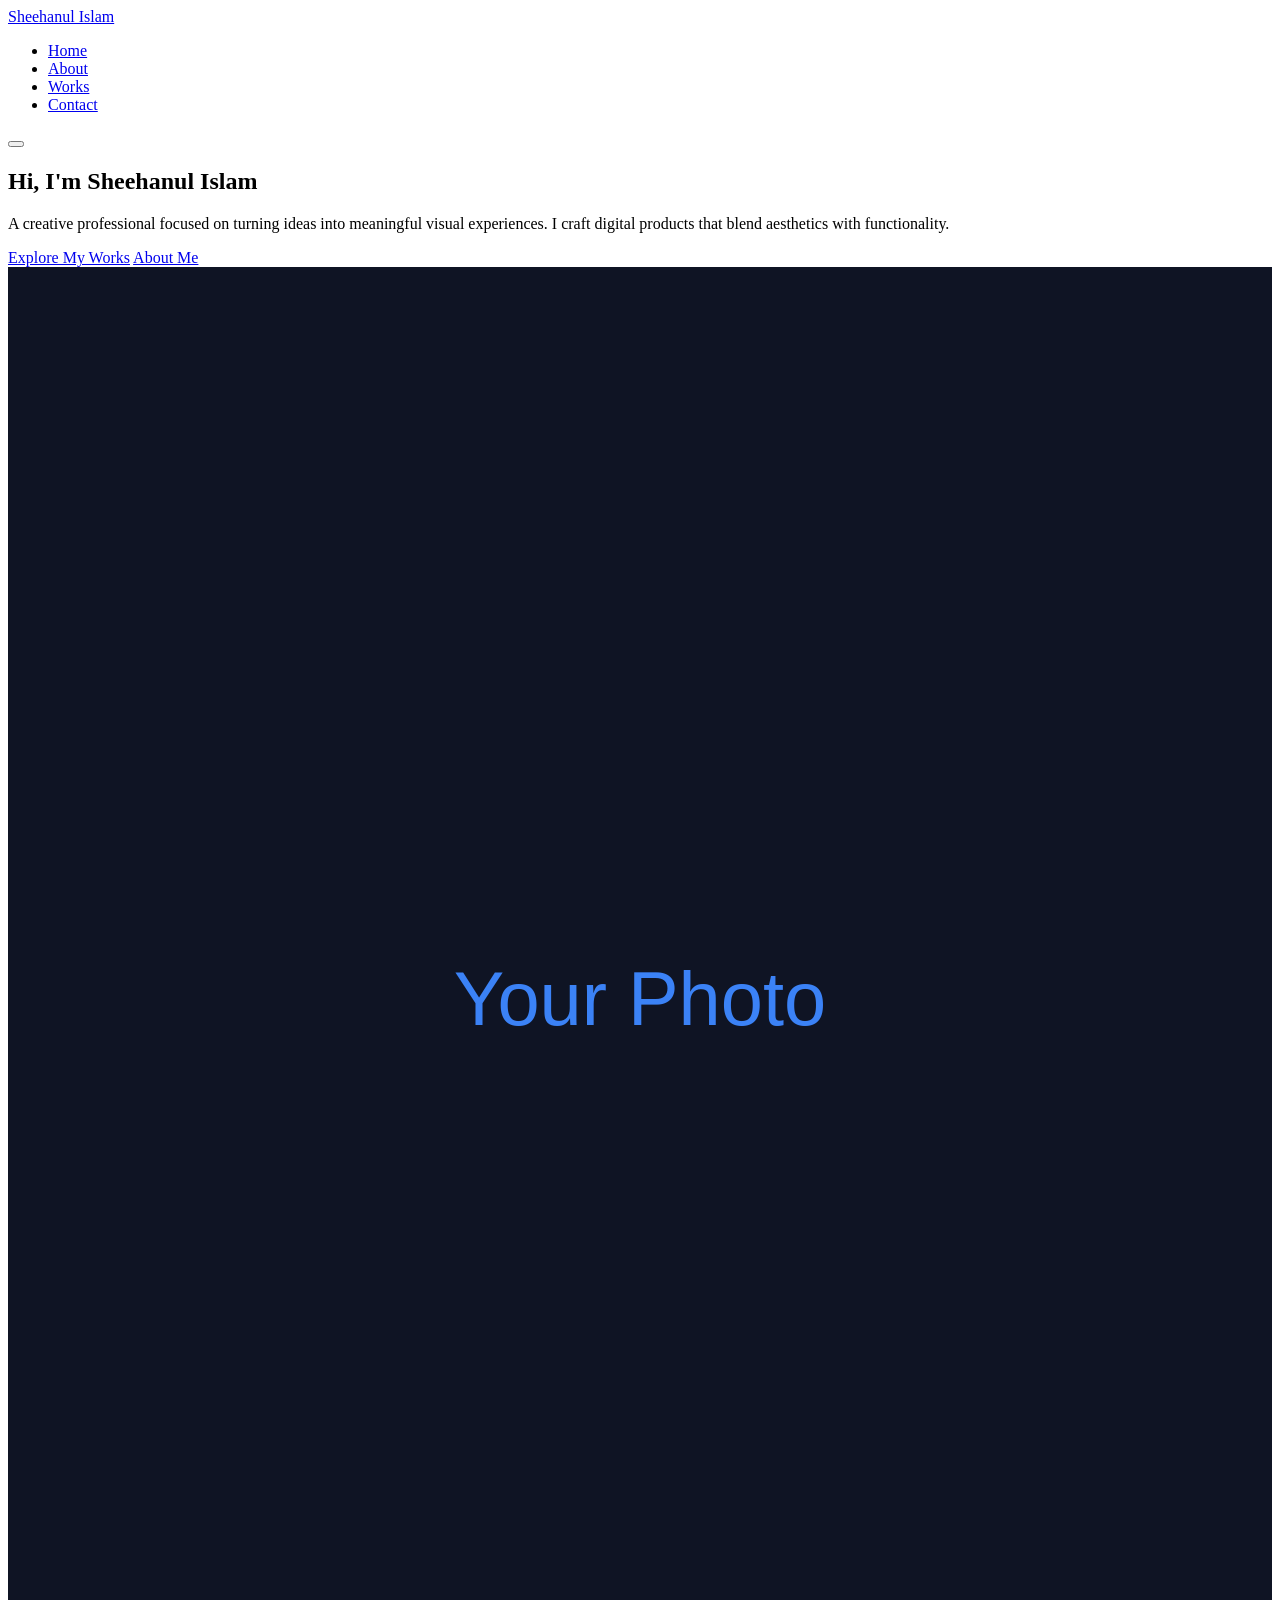
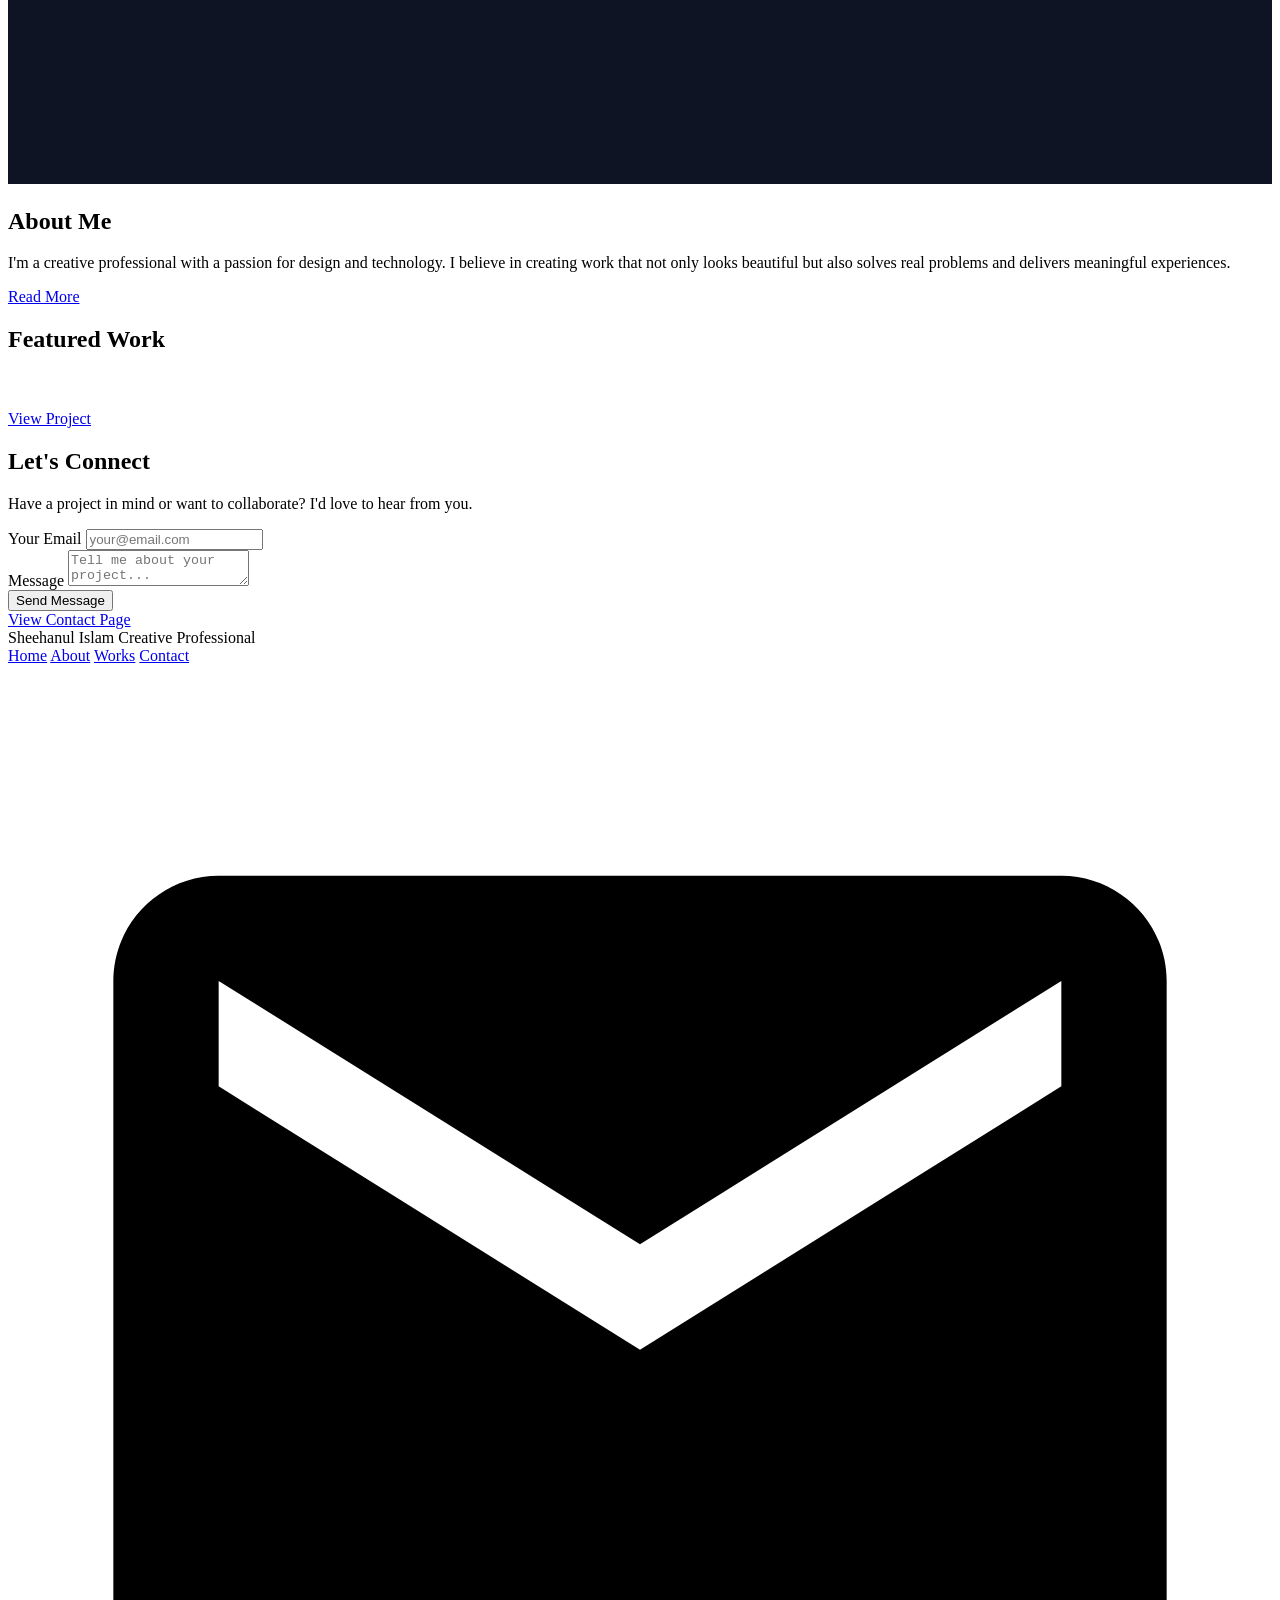
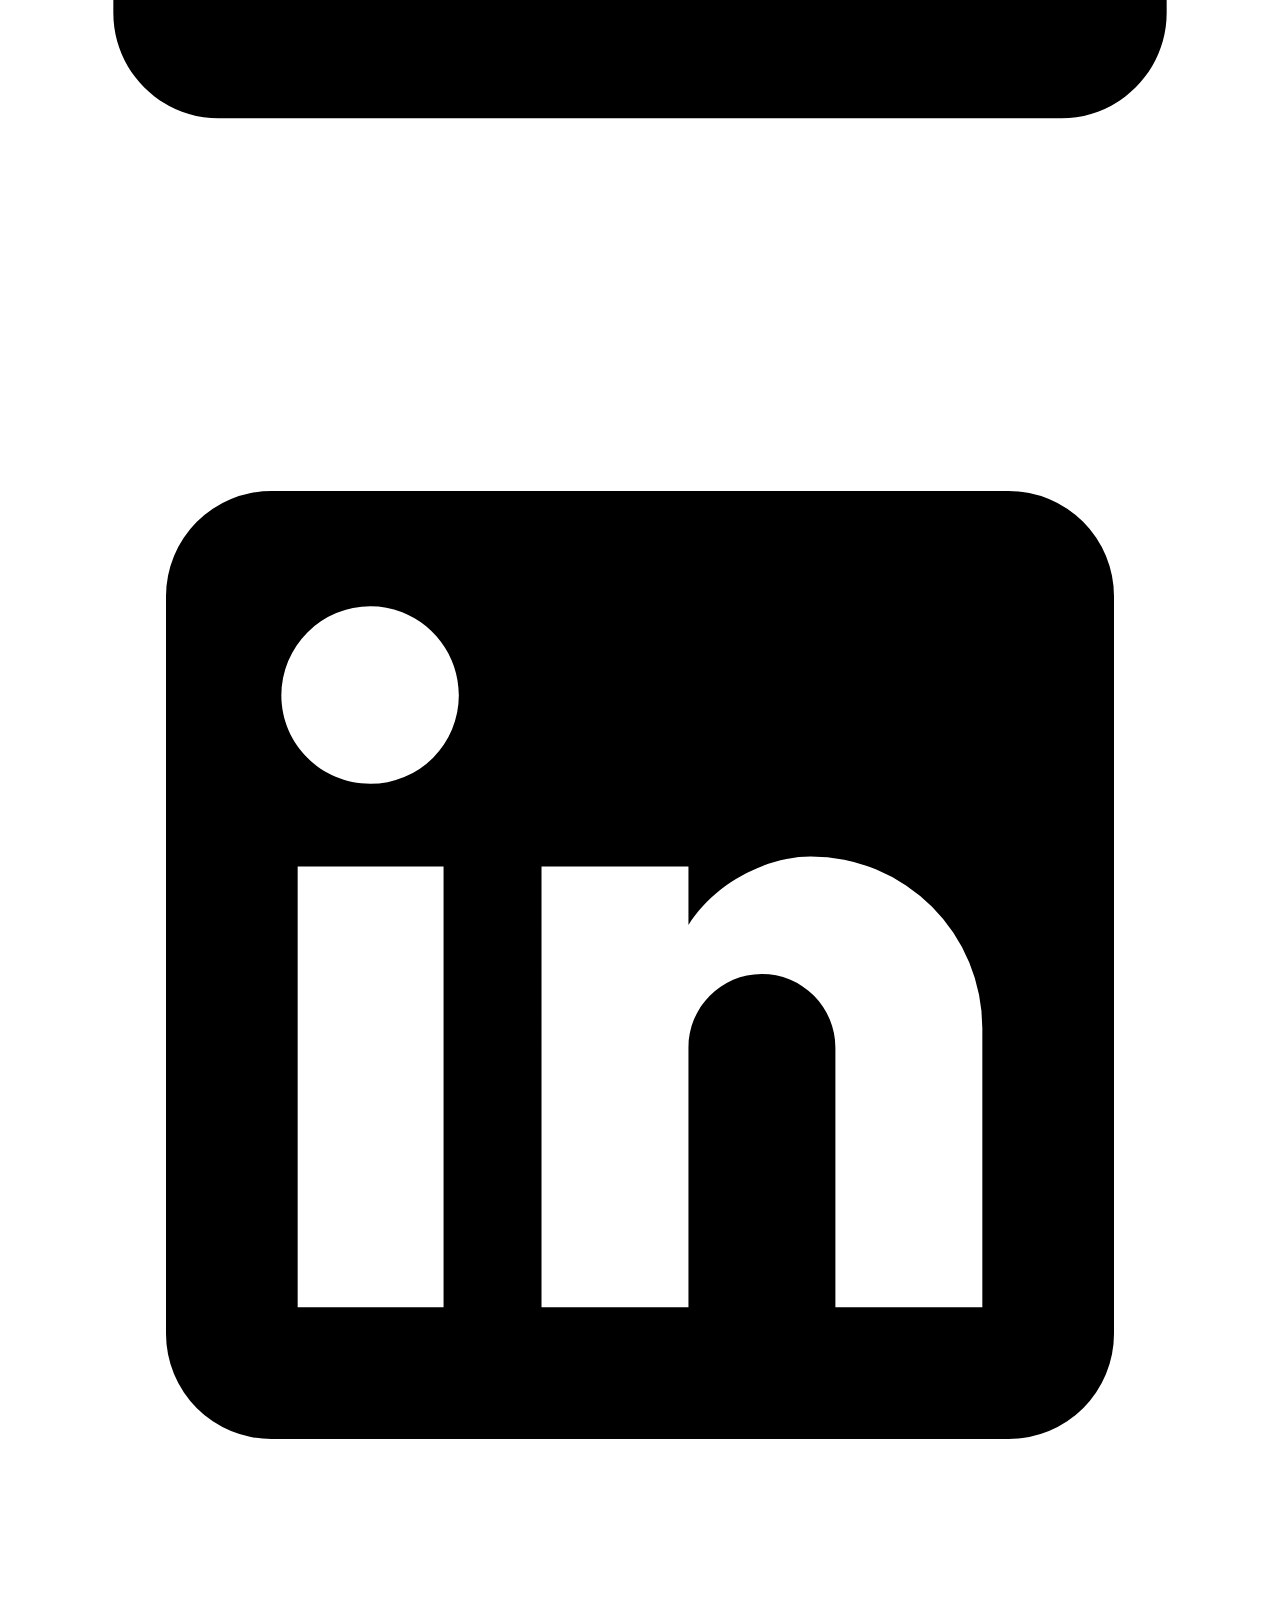
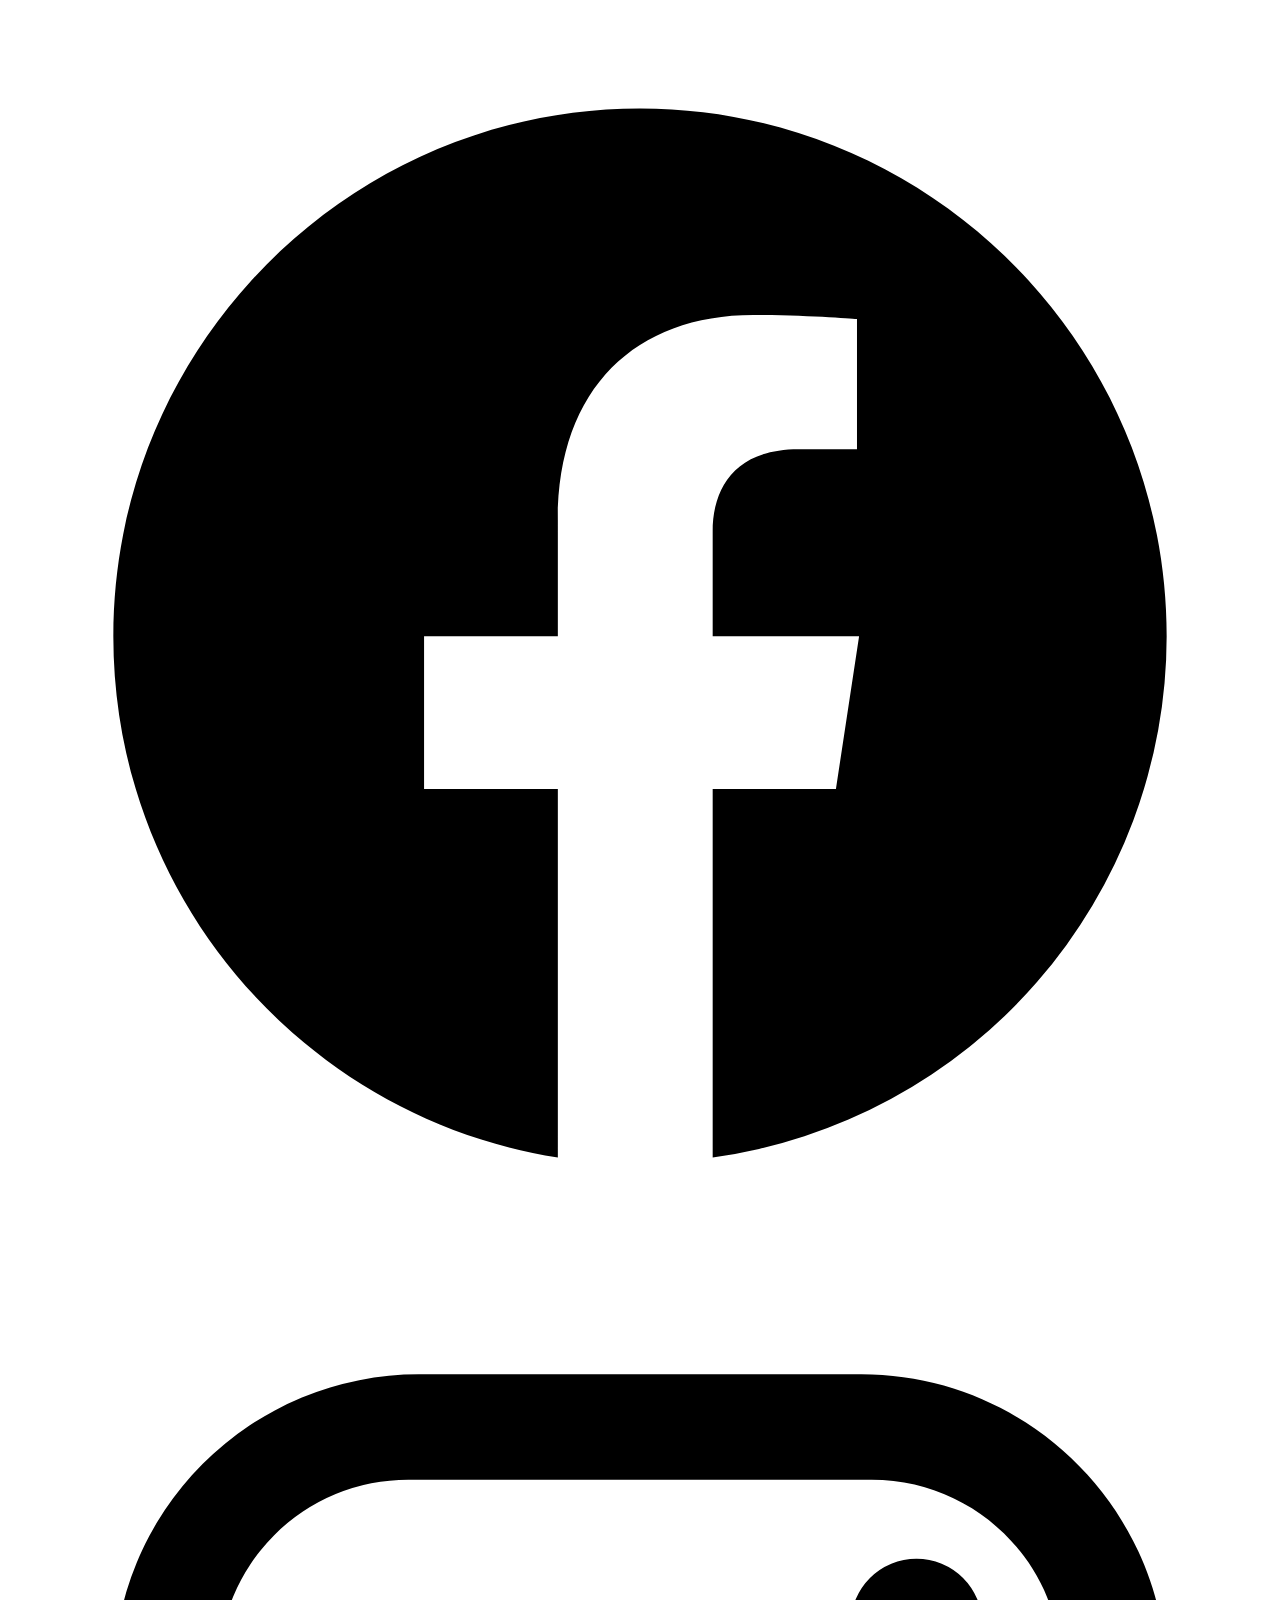
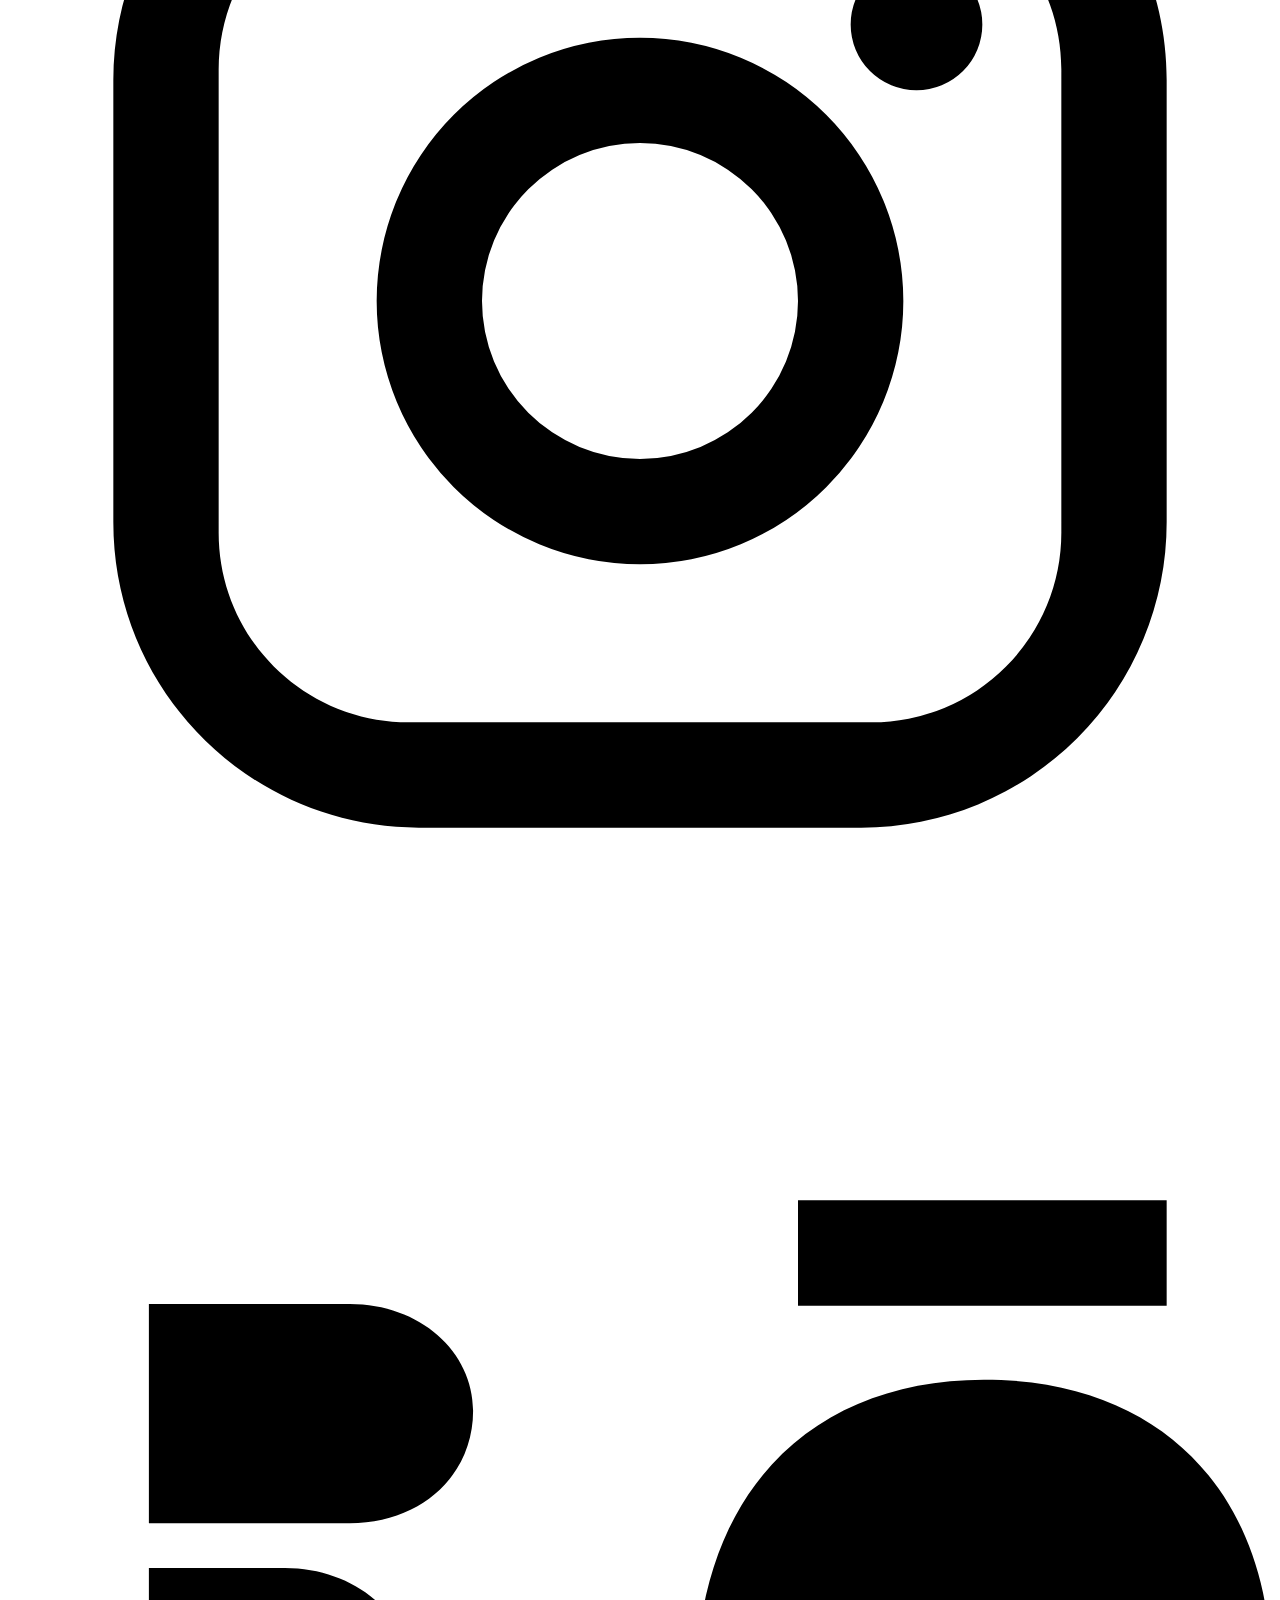
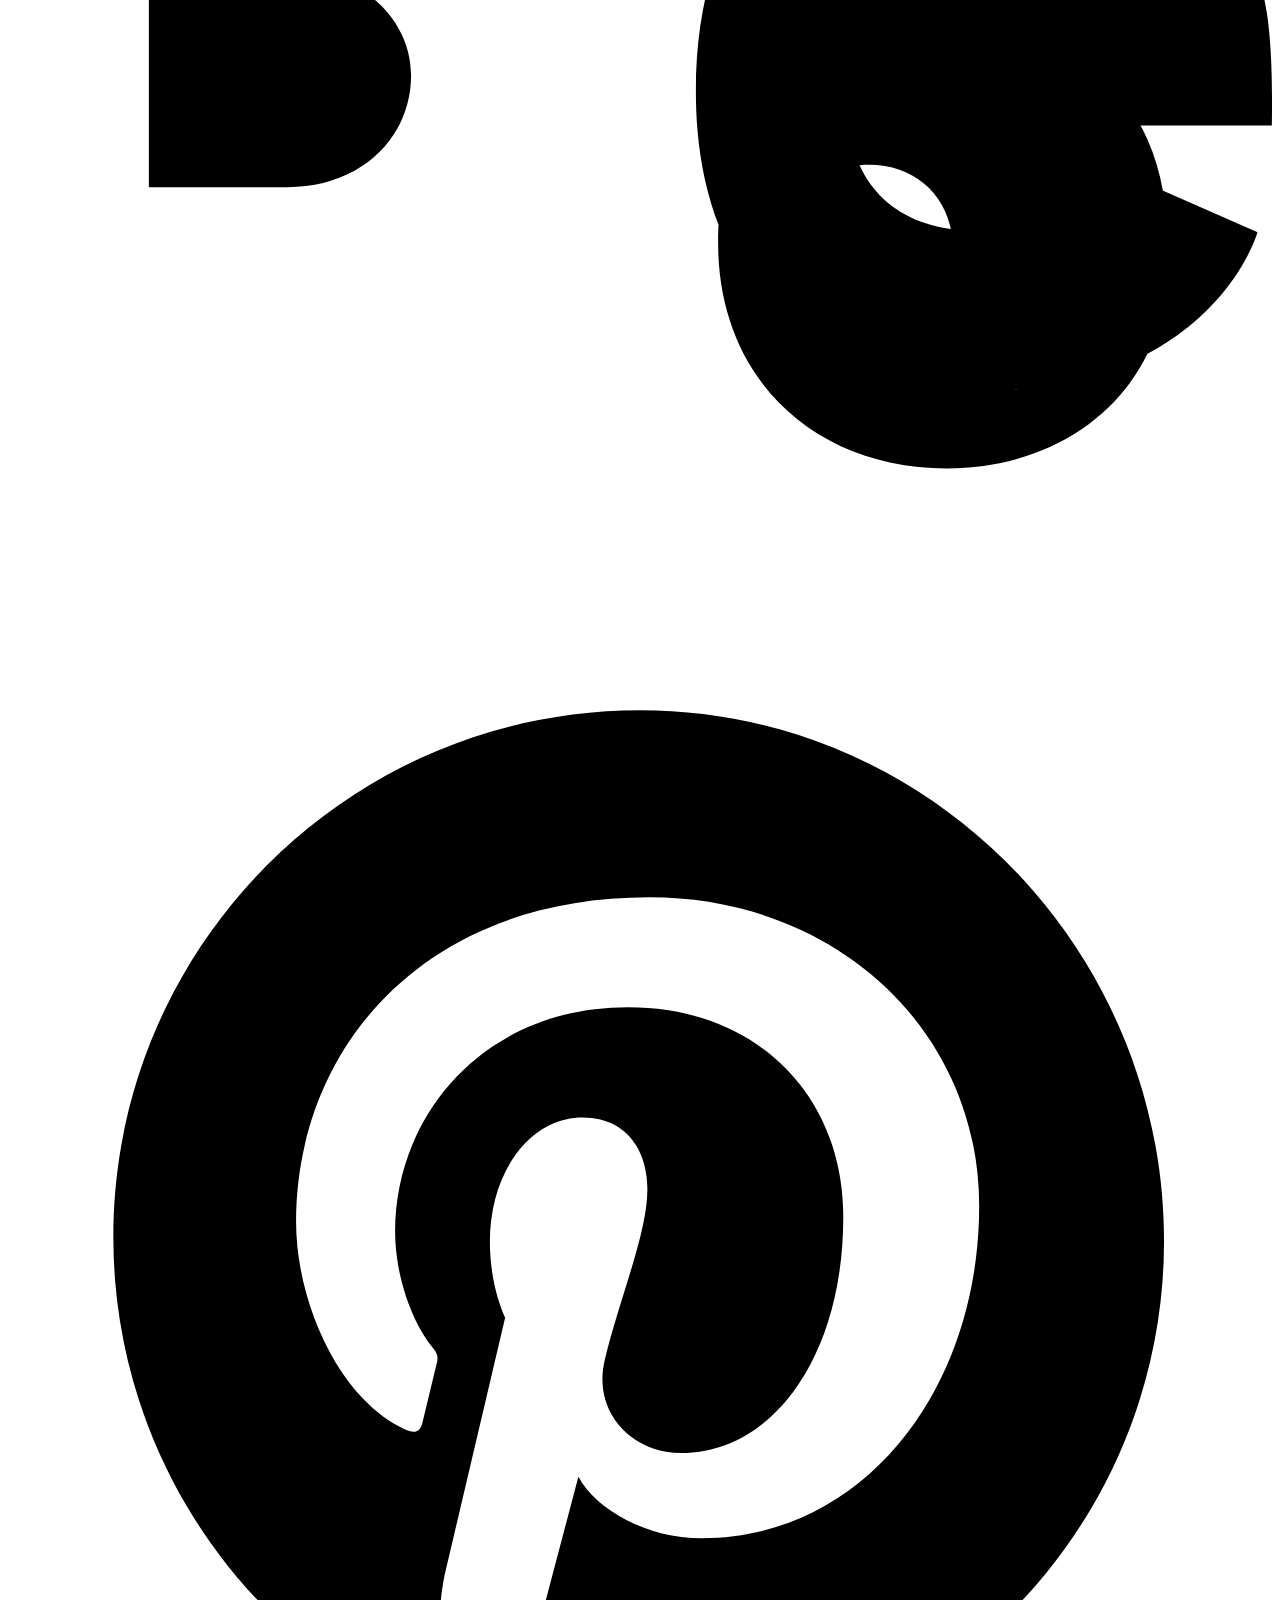
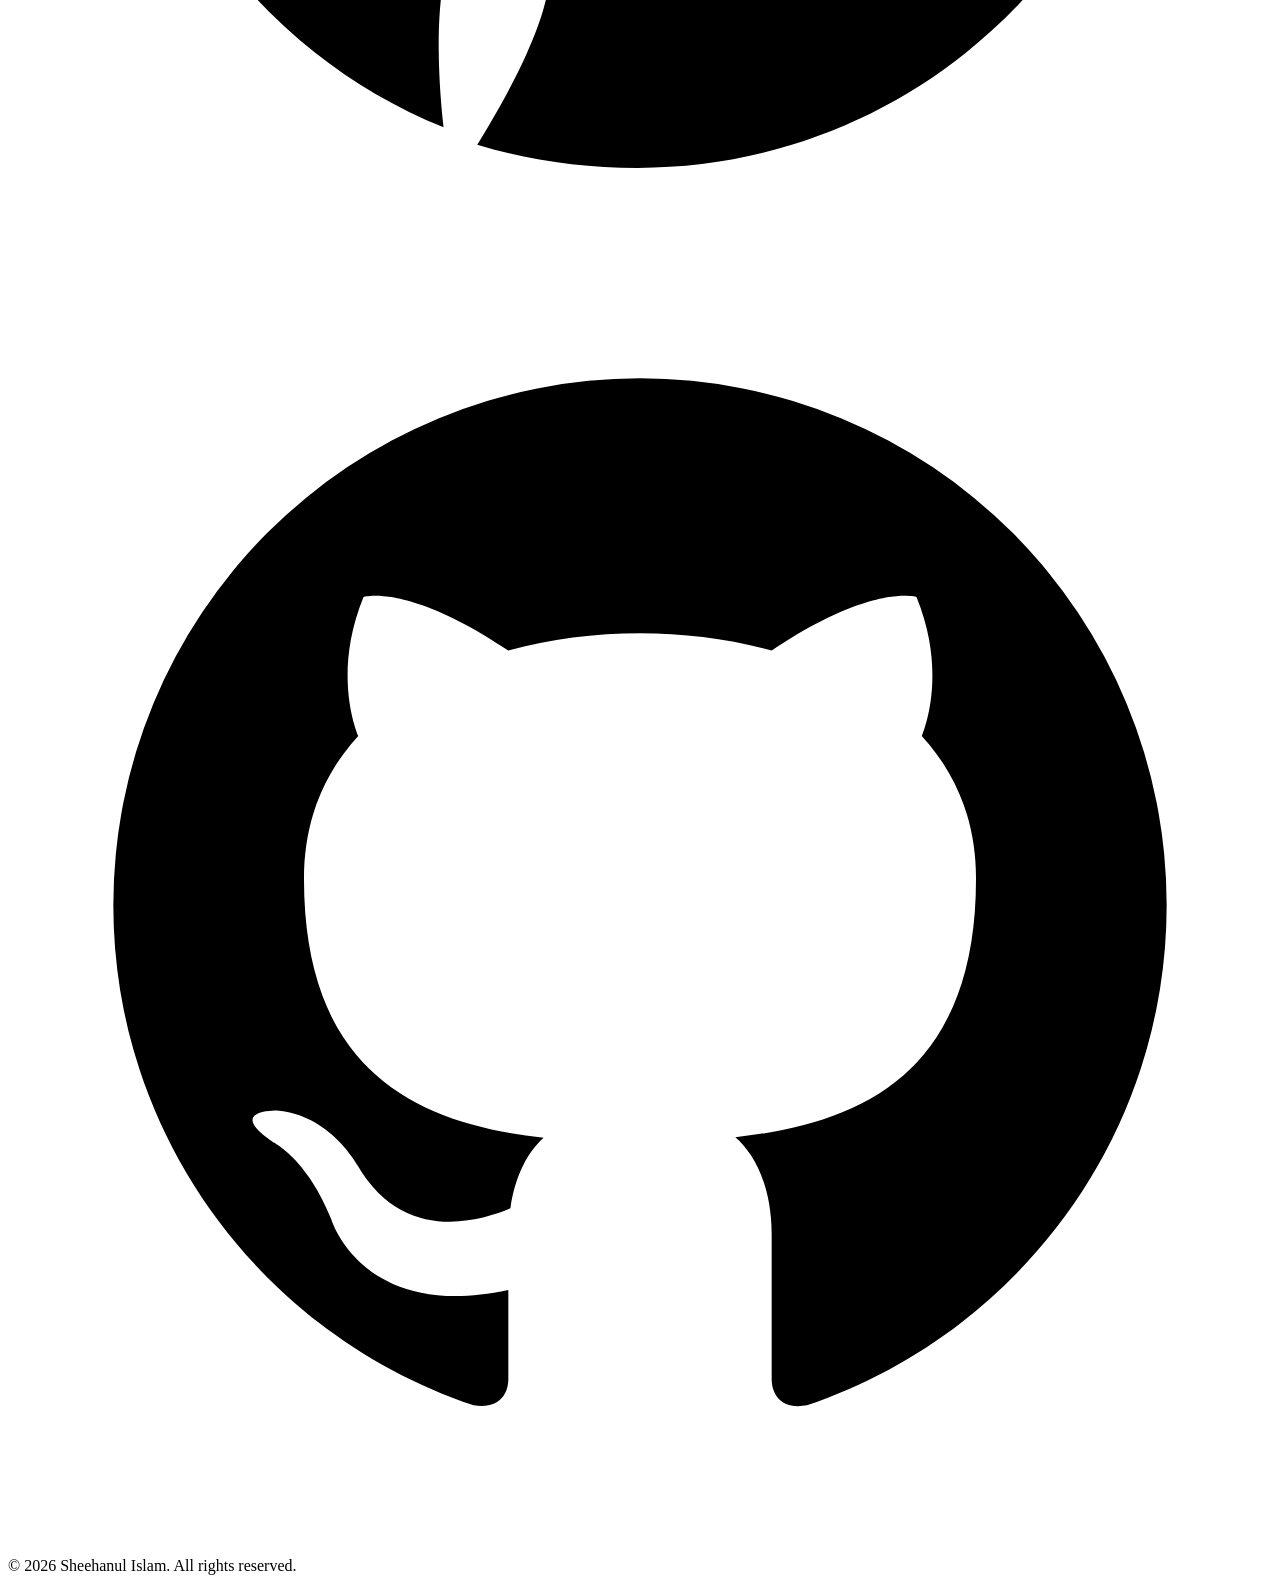
==== index.html @ 881a10f0 "Add files via upload" ====
<!DOCTYPE html>
<html lang="en">
<head>
  <meta charset="UTF-8">
  <meta name="viewport" content="width=device-width, initial-scale=1.0">
  <meta name="description" content="A personal portfolio website showcasing the work, projects and creative journey of Sheehanul Islam.">
  <title>Sheehanul Islam — Portfolio</title>
  
  <!-- Fonts -->
  <link rel="preconnect" href="https://fonts.googleapis.com">
  <link rel="preconnect" href="https://fonts.gstatic.com" crossorigin>
  <link href="https://fonts.googleapis.com/css2?family=Inter:wght@400;500;600;700&display=swap" rel="stylesheet">
  
  <!-- Styles -->
  <link rel="stylesheet" href="css/base.css">
  <link rel="stylesheet" href="css/components.css">
  <link rel="stylesheet" href="css/pages.css">
</head>
<body>
  <!-- ========== HEADER ========== -->
  <header class="header">
    <div class="container header-inner">
      <a href="index.html" class="logo">Sheehanul Islam</a>
      <nav class="nav" aria-label="Main navigation">
        <ul class="nav-list">
          <li><a href="index.html" class="nav-link active">Home</a></li>
          <li><a href="about.html" class="nav-link">About</a></li>
          <li><a href="works.html" class="nav-link">Works</a></li>
          <li><a href="contact.html" class="nav-link">Contact</a></li>
        </ul>
      </nav>
      <button class="menu-toggle" aria-label="Toggle menu" aria-expanded="false">
        <span></span>
        <span></span>
        <span></span>
      </button>
    </div>
  </header>
  <!-- ========== END HEADER ========== -->

  <!-- ========== MAIN CONTENT ========== -->
  <main class="home">
    
    <!-- ===== HERO SECTION ===== -->
    <section class="hero section">
      <div class="container hero-inner">
        <div class="hero-content">
          <h1 class="hero-title">
            Hi, I'm <span class="text-gradient">Sheehanul Islam</span>
          </h1>
          <p class="hero-subtitle">
            A creative professional focused on turning ideas into meaningful visual experiences. I craft digital products that blend aesthetics with functionality.
          </p>
          <div class="hero-cta">
            <a href="works.html" class="btn btn-primary">Explore My Works</a>
            <a href="about.html" class="btn btn-secondary">About Me</a>
          </div>
        </div>
        <div class="hero-image-wrapper">
          <div class="hero-image">
            <img src="images/sheehanimg.jpg" alt="Sheehanul Islam" onerror="this.src='data:image/svg+xml,%3Csvg xmlns=%22http://www.w3.org/2000/svg%22 viewBox=%220 0 400 480%22%3E%3Crect fill=%22%230f1424%22 width=%22400%22 height=%22480%22/%3E%3Ctext fill=%22%233b82f6%22 font-family=%22sans-serif%22 font-size=%2224%22 x=%2250%25%22 y=%2250%25%22 text-anchor=%22middle%22%3EYour Photo%3C/text%3E%3C/svg%3E'">
          </div>
          <div class="hero-glow"></div>
        </div>
      </div>
    </section>
    <!-- ===== END HERO SECTION ===== -->

    <!-- ===== ABOUT PREVIEW ===== -->
    <section class="about-preview section">
      <div class="container about-preview-inner">
        <h2 class="about-preview-title">About Me</h2>
        <p class="about-preview-text">
          I'm a creative professional with a passion for design and technology. I believe in creating work that not only looks beautiful but also solves real problems and delivers meaningful experiences.
        </p>
        <a href="about.html" class="btn btn-secondary">Read More</a>
      </div>
    </section>
    <!-- ===== END ABOUT PREVIEW ===== -->

    <!-- ===== FEATURED WORK ===== -->
    <section class="featured-work section">
      <div class="container featured-work-inner">
        <h2 class="featured-work-title">Featured Work</h2>
        <div class="featured-project-card glass-card" id="featured-project" data-project-id="1">
          <div class="featured-project-image">
            <img src="" alt="">
          </div>
          <div class="featured-project-content">
            <h3 class="featured-project-title"></h3>
            <p class="featured-project-description"></p>
            <a href="#" class="btn btn-primary" data-view-project>View Project</a>
          </div>
        </div>
      </div>
    </section>
    <!-- ===== END FEATURED WORK ===== -->

    <!-- ===== CONTACT PREVIEW ===== -->
    <section class="contact-preview section">
      <div class="container contact-preview-inner">
        <h2 class="contact-preview-title">Let's Connect</h2>
        <p class="about-preview-text">
          Have a project in mind or want to collaborate? I'd love to hear from you.
        </p>
        <div class="social-icons" id="home-social-icons"></div>
        <form class="contact-preview-form" data-contact-form>
          <div class="form-group">
            <label for="preview-email" class="form-label">Your Email</label>
            <input type="email" id="preview-email" name="email" class="form-input" placeholder="your@email.com" required>
            <span class="form-error"></span>
          </div>
          <div class="form-group">
            <label for="preview-message" class="form-label">Message</label>
            <textarea id="preview-message" name="message" class="form-textarea" placeholder="Tell me about your project..." required></textarea>
            <span class="form-error"></span>
          </div>
          <button type="submit" class="btn btn-primary btn-full">Send Message</button>
        </form>
        <a href="contact.html" class="btn btn-secondary">View Contact Page</a>
      </div>
    </section>
    <!-- ===== END CONTACT PREVIEW ===== -->

  </main>
  <!-- ========== END MAIN CONTENT ========== -->

  <!-- ========== FOOTER ========== -->
  <footer class="footer">
    <div class="container footer-inner">
      <div class="footer-brand">
        <span class="footer-name">Sheehanul Islam</span>
        <span class="footer-tagline">Creative Professional</span>
      </div>
      <nav class="footer-nav" aria-label="Footer navigation">
        <a href="index.html" class="footer-link">Home</a>
        <a href="about.html" class="footer-link">About</a>
        <a href="works.html" class="footer-link">Works</a>
        <a href="contact.html" class="footer-link">Contact</a>
      </nav>
      <div class="footer-social">
        <a href="mailto:sheehaanulislam@gmail.com" class="footer-social-link" aria-label="Email">
          <svg viewBox="0 0 24 24"><path d="M20 4H4c-1.1 0-2 .9-2 2v12c0 1.1.9 2 2 2h16c1.1 0 2-.9 2-2V6c0-1.1-.9-2-2-2zm0 4l-8 5-8-5V6l8 5 8-5v2z"/></svg>
        </a>
        <a href="https://linkedin.com/in/sheehaan-ul-islam-a17b7b3b1?utm_source=share_via&utm_content=profile&utm_medium=member_android" class="footer-social-link" aria-label="LinkedIn" target="_blank" rel="noopener noreferrer">
          <svg viewBox="0 0 24 24"><path d="M19 3a2 2 0 0 1 2 2v14a2 2 0 0 1-2 2H5a2 2 0 0 1-2-2V5a2 2 0 0 1 2-2h14m-.5 15.5v-5.3a3.26 3.26 0 0 0-3.26-3.26c-.85 0-1.84.52-2.32 1.3v-1.11h-2.79v8.37h2.79v-4.93c0-.77.62-1.4 1.39-1.4a1.4 1.4 0 0 1 1.4 1.4v4.93h2.79M6.88 8.56a1.68 1.68 0 0 0 1.68-1.68c0-.93-.75-1.69-1.68-1.69a1.69 1.69 0 0 0-1.69 1.69c0 .93.76 1.68 1.69 1.68m1.39 9.94v-8.37H5.5v8.37h2.77z"/></svg>
        </a>
        <a href="https://facebook.com/share/19DySCuioT/" class="footer-social-link" aria-label="Facebook" target="_blank" rel="noopener noreferrer">
          <svg viewBox="0 0 24 24"><path d="M12 2.04C6.5 2.04 2 6.53 2 12.06C2 17.06 5.66 21.21 10.44 21.96V14.96H7.9V12.06H10.44V9.85C10.44 7.34 11.93 5.96 14.15 5.96C15.21 5.96 16.12 6.04 16.12 6.04V8.51H15.01C13.77 8.51 13.38 9.28 13.38 10.07V12.06H16.16L15.72 14.96H13.38V21.96A10 10 0 0 0 22 12.06C22 6.53 17.5 2.04 12 2.04Z"/></svg>
        </a>
        <a href="https://instagram.com/sheehan.rn?stkn=cGFqeDJleHdrN3Bo" class="footer-social-link" aria-label="Instagram" target="_blank" rel="noopener noreferrer">
          <svg viewBox="0 0 24 24"><path d="M7.8 2h8.4C19.4 2 22 4.6 22 7.8v8.4a5.8 5.8 0 0 1-5.8 5.8H7.8C4.6 22 2 19.4 2 16.2V7.8A5.8 5.8 0 0 1 7.8 2m-.2 2A3.6 3.6 0 0 0 4 7.6v8.8C4 18.39 5.61 20 7.6 20h8.8a3.6 3.6 0 0 0 3.6-3.6V7.6C20 5.61 18.39 4 16.4 4H7.6m9.65 1.5a1.25 1.25 0 0 1 1.25 1.25A1.25 1.25 0 0 1 17.25 8 1.25 1.25 0 0 1 16 6.75a1.25 1.25 0 0 1 1.25-1.25M12 7a5 5 0 0 1 5 5 5 5 0 0 1-5 5 5 5 0 0 1-5-5 5 5 0 0 1 5-5m0 2a3 3 0 0 0-3 3 3 3 0 0 0 3 3 3 3 0 0 0 3-3 3 3 0 0 0-3-3z"/></svg>
        </a>
        <a href="https://behance.net/sheehaanulislamrne/projects" class="footer-social-link" aria-label="Behance" target="_blank" rel="noopener noreferrer">
          <svg viewBox="0 0 24 24"><path d="M22 7h-7V5h7v2zm1.726 10c-.442 1.297-2.029 3-5.101 3-3.074 0-5.564-1.729-5.564-5.675 0-3.91 2.325-5.92 5.466-5.92 3.082 0 4.964 1.782 5.375 4.426.078.506.109 1.188.095 2.14H15.97c.13 1.211.994 1.997 2.396 1.997.834 0 1.504-.325 1.873-.837h1.511zM7.654 14.006c0 1.21-.968 2.136-2.342 2.136H2.675V11.98h2.582c1.335 0 2.397.906 2.397 2.026zm1.177-5.012c0 1.21-.968 2.136-2.342 2.136H2.675V6.968h3.814c1.335 0 2.342.906 2.342 2.026zM22 17h-4.083c-.136-.752-.726-1.282-1.574-1.282-.973 0-1.764.68-1.764 1.764 0 1.084.791 1.764 1.764 1.764.848 0 1.438-.53 1.574-1.282H22c-.167 2.053-1.883 3.518-4.177 3.518-2.457 0-4.34-1.656-4.34-4.282 0-2.626 1.904-4.282 4.34-4.282 2.435 0 4.151 1.656 4.177 4.082z"/></svg>
        </a>
        <a href="https://pinterest.com/3ZPcRfamb" class="footer-social-link" aria-label="Pinterest" target="_blank" rel="noopener noreferrer">
          <svg viewBox="0 0 24 24"><path d="M12 2C6.48 2 2 6.48 2 12c0 4.21 2.59 7.82 6.27 9.31-.09-.8-.16-2.02.02-2.89l1.15-4.89s-.29-.58-.29-1.44c0-1.35.78-2.36 1.76-2.36.83 0 1.23.62 1.23 1.37 0 .83-.53 2.08-.81 3.24-.23.97.49 1.76 1.45 1.76 1.74 0 3.08-1.83 3.08-4.48 0-2.34-1.68-3.98-4.08-3.98-2.79 0-4.43 2.09-4.43 4.25 0 .84.32 1.74.73 2.23.08.1.09.18.06.28l-.27 1.12c-.04.18-.15.22-.34.13-1.27-.59-2.06-2.45-2.06-3.94 0-3.21 2.33-6.16 6.71-6.16 3.52 0 6.26 2.51 6.26 5.86 0 3.5-2.21 6.31-5.27 6.31-1.03 0-2-.54-2.34-1.17l-.64 2.43c-.23.88-.86 1.98-1.28 2.66.96.29 1.98.44 3.04.44 5.52 0 10-4.48 10-10S17.52 2 12 2z"/></svg>
        </a>
        <a href="https://github.com/Sheehaan" class="footer-social-link" aria-label="GitHub" target="_blank" rel="noopener noreferrer">
          <svg viewBox="0 0 24 24"><path d="M12 2A10 10 0 0 0 2 12c0 4.42 2.87 8.17 6.84 9.5.5.08.66-.23.66-.5v-1.69c-2.77.6-3.36-1.34-3.36-1.34-.46-1.16-1.11-1.47-1.11-1.47-.91-.62.07-.6.07-.6 1 .07 1.53 1.03 1.53 1.03.87 1.52 2.34 1.07 2.91.83.09-.65.35-1.09.63-1.34-2.22-.25-4.55-1.11-4.55-4.92 0-1.11.38-2 1.03-2.71-.1-.25-.45-1.29.1-2.64 0 0 .84-.27 2.75 1.02.79-.22 1.65-.33 2.5-.33.85 0 1.71.11 2.5.33 1.91-1.29 2.75-1.02 2.75-1.02.55 1.35.2 2.39.1 2.64.65.71 1.03 1.6 1.03 2.71 0 3.82-2.34 4.66-4.57 4.91.36.31.69.92.69 1.85V21c0 .27.16.59.67.5C19.14 20.16 22 16.42 22 12A10 10 0 0 0 12 2Z"/></svg>
        </a>
      </div>
      <p class="footer-copyright">© 2026 Sheehanul Islam. All rights reserved.</p>
    </div>
  </footer>
  <!-- ========== END FOOTER ========== -->
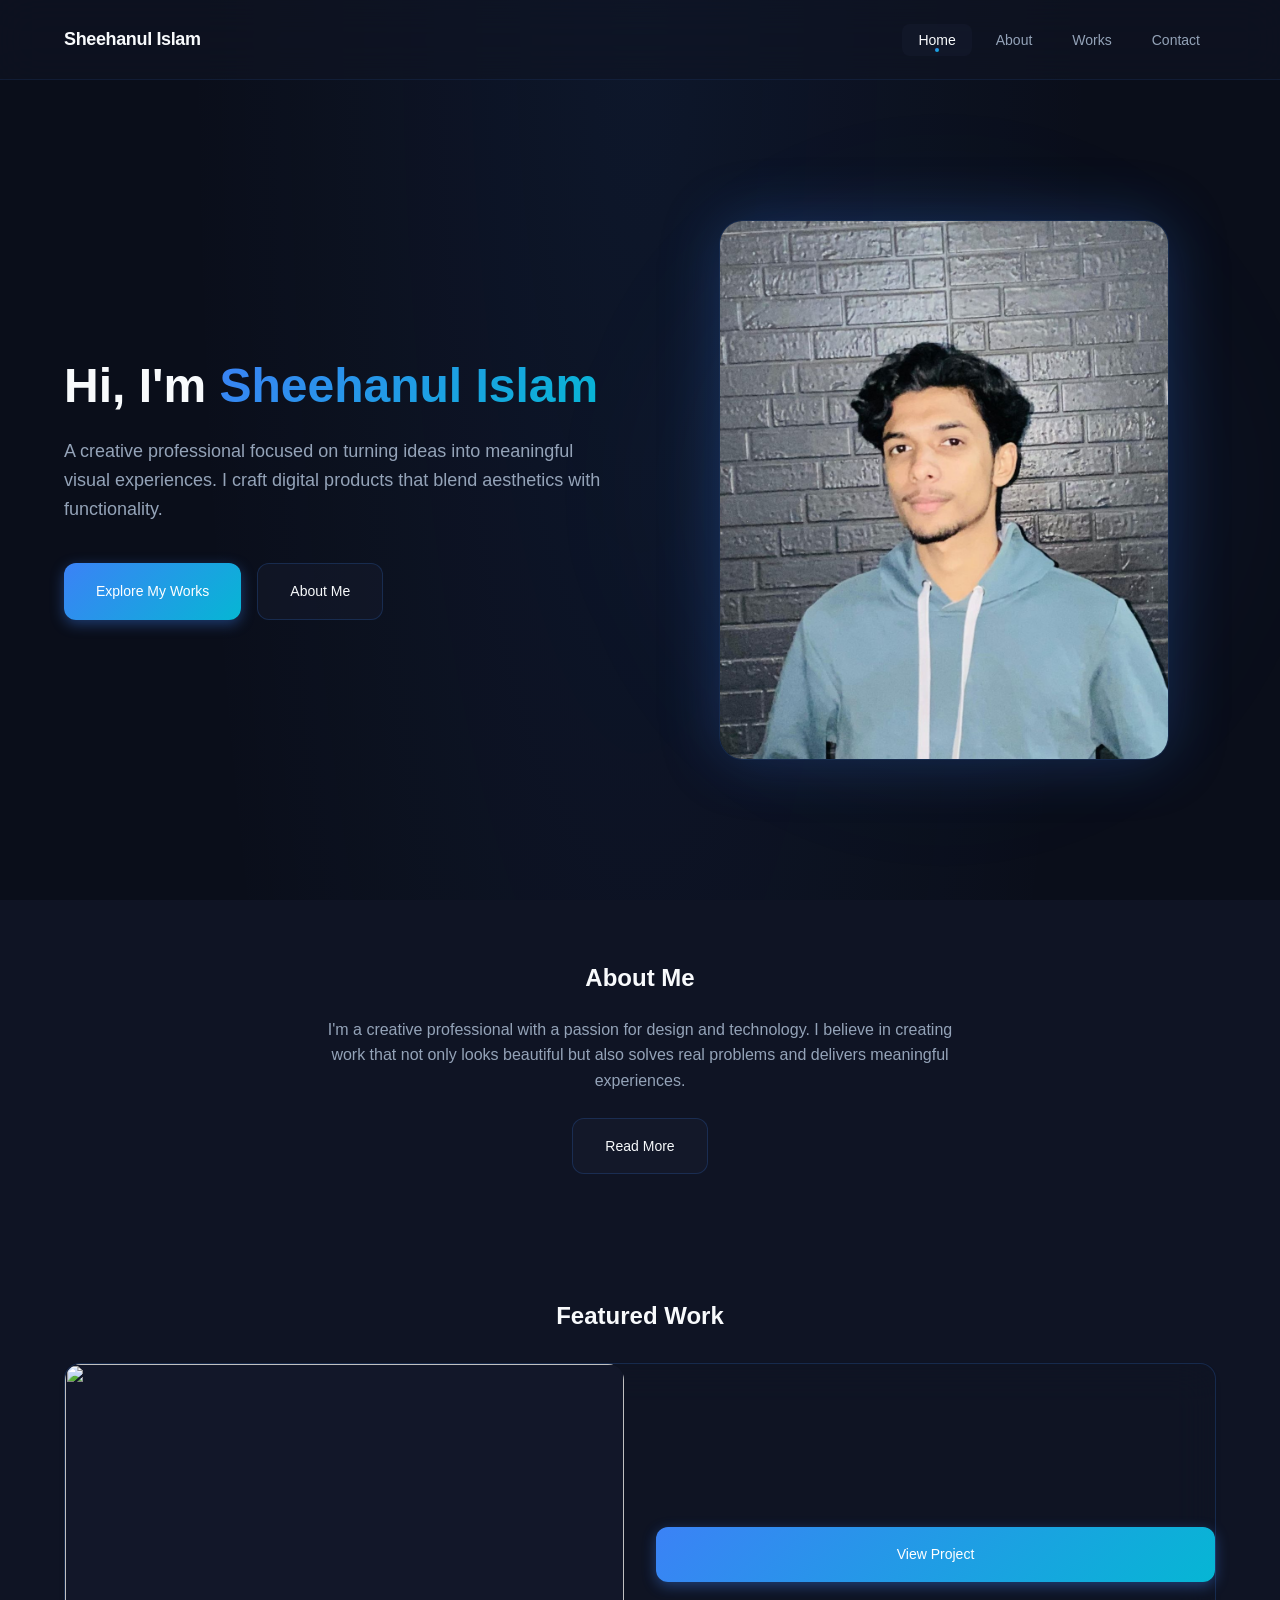
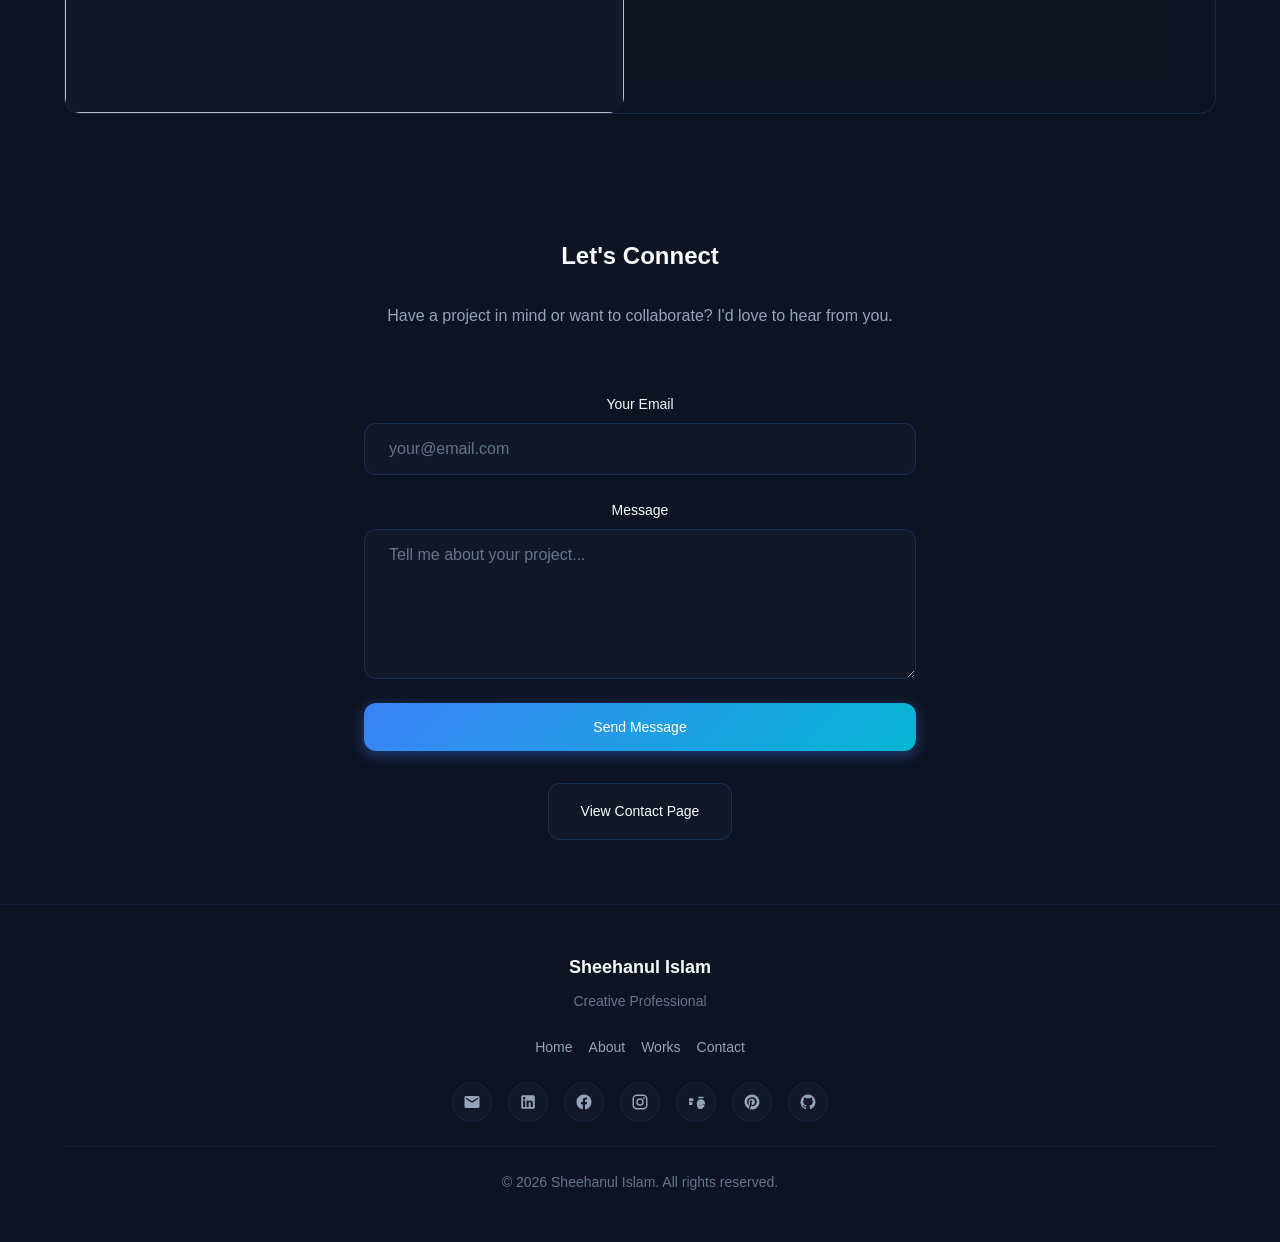
==== commit b2e68d75: "Update index.html" ====
--- a/index.html
+++ b/index.html
@@ -12,9 +12,9 @@
   <link href="https://fonts.googleapis.com/css2?family=Inter:wght@400;500;600;700&display=swap" rel="stylesheet">
   
   <!-- Styles -->
-  <link rel="stylesheet" href="css/base.css">
-  <link rel="stylesheet" href="css/components.css">
-  <link rel="stylesheet" href="css/pages.css">
+  <link rel="stylesheet" href="base.css">
+  <link rel="stylesheet" href="components.css">
+  <link rel="stylesheet" href="pages.css">
 </head>
 <body>
   <!-- ========== HEADER ========== -->
@@ -58,7 +58,7 @@
         </div>
         <div class="hero-image-wrapper">
           <div class="hero-image">
-            <img src="images/sheehanimg.jpg" alt="Sheehanul Islam" onerror="this.src='data:image/svg+xml,%3Csvg xmlns=%22http://www.w3.org/2000/svg%22 viewBox=%220 0 400 480%22%3E%3Crect fill=%22%230f1424%22 width=%22400%22 height=%22480%22/%3E%3Ctext fill=%22%233b82f6%22 font-family=%22sans-serif%22 font-size=%2224%22 x=%2250%25%22 y=%2250%25%22 text-anchor=%22middle%22%3EYour Photo%3C/text%3E%3C/svg%3E'">
+            <img src="sheehanimg.jpg" alt="Sheehanul Islam" onerror="this.src='data:image/svg+xml,%3Csvg xmlns=%22http://www.w3.org/2000/svg%22 viewBox=%220 0 400 480%22%3E%3Crect fill=%22%230f1424%22 width=%22400%22 height=%22480%22/%3E%3Ctext fill=%22%233b82f6%22 font-family=%22sans-serif%22 font-size=%2224%22 x=%2250%25%22 y=%2250%25%22 text-anchor=%22middle%22%3EYour Photo%3C/text%3E%3C/svg%3E'">
           </div>
           <div class="hero-glow"></div>
         </div>
--- a/base.css
+++ b/base.css
@@ -0,0 +1,206 @@
+/* ==========================================
+   BASE STYLES - Design System
+   ========================================== */
+
+/* CSS Variables - Easy to customize colors */
+:root {
+  /* Colors */
+  --color-bg-primary: #0a0e1a;
+  --color-bg-secondary: #0f1424;
+  --color-bg-glass: rgba(15, 20, 36, 0.6);
+  --color-bg-glass-light: rgba(25, 30, 50, 0.4);
+  
+  --color-primary: #3b82f6;
+  --color-primary-light: #60a5fa;
+  --color-secondary: #06b6d4;
+  --color-secondary-light: #22d3ee;
+  
+  --color-text-primary: #f8fafc;
+  --color-text-secondary: #94a3b8;
+  --color-text-muted: #64748b;
+  
+  --color-border: rgba(59, 130, 246, 0.2);
+  --color-border-light: rgba(59, 130, 246, 0.1);
+  
+  /* Gradients */
+  --gradient-primary: linear-gradient(135deg, #3b82f6 0%, #06b6d4 100%);
+  --gradient-subtle: linear-gradient(135deg, rgba(59, 130, 246, 0.1) 0%, rgba(6, 182, 212, 0.05) 100%);
+  --gradient-glow: radial-gradient(circle, rgba(59, 130, 246, 0.15) 0%, transparent 70%);
+  
+  /* Typography */
+  --font-family: 'Inter', -apple-system, BlinkMacSystemFont, 'Segoe UI', Roboto, sans-serif;
+  --font-size-xs: 0.75rem;
+  --font-size-sm: 0.875rem;
+  --font-size-base: 1rem;
+  --font-size-lg: 1.125rem;
+  --font-size-xl: 1.25rem;
+  --font-size-2xl: 1.5rem;
+  --font-size-3xl: 1.875rem;
+  --font-size-4xl: 2.25rem;
+  --font-size-5xl: 3rem;
+  
+  /* Spacing */
+  --spacing-xs: 0.25rem;
+  --spacing-sm: 0.5rem;
+  --spacing-md: 1rem;
+  --spacing-lg: 1.5rem;
+  --spacing-xl: 2rem;
+  --spacing-2xl: 3rem;
+  --spacing-3xl: 4rem;
+  
+  /* Border Radius */
+  --radius-sm: 0.375rem;
+  --radius-md: 0.5rem;
+  --radius-lg: 0.75rem;
+  --radius-xl: 1rem;
+  --radius-2xl: 1.5rem;
+  --radius-full: 9999px;
+  
+  /* Shadows */
+  --shadow-sm: 0 1px 2px 0 rgba(0, 0, 0, 0.05);
+  --shadow-md: 0 4px 6px -1px rgba(0, 0, 0, 0.1);
+  --shadow-lg: 0 10px 15px -3px rgba(0, 0, 0, 0.1);
+  --shadow-glow: 0 0 40px rgba(59, 130, 246, 0.15);
+  --shadow-glow-strong: 0 0 60px rgba(59, 130, 246, 0.25);
+  
+  /* Transitions */
+  --transition-fast: 150ms ease;
+  --transition-base: 250ms ease;
+  --transition-slow: 350ms ease;
+  
+  /* Layout */
+  --header-height: 80px;
+  --container-max: 1200px;
+  --container-narrow: 800px;
+}
+
+/* Reset & Base */
+*,
+*::before,
+*::after {
+  box-sizing: border-box;
+  margin: 0;
+  padding: 0;
+}
+
+html {
+  scroll-behavior: smooth;
+  -webkit-font-smoothing: antialiased;
+  -moz-osx-font-smoothing: grayscale;
+}
+
+body {
+  font-family: var(--font-family);
+  font-size: var(--font-size-base);
+  line-height: 1.6;
+  color: var(--color-text-primary);
+  background-color: var(--color-bg-primary);
+  background-image: 
+    radial-gradient(ellipse at top, rgba(59, 130, 246, 0.08) 0%, transparent 50%),
+    radial-gradient(ellipse at bottom, rgba(6, 182, 212, 0.05) 0%, transparent 50%);
+  min-height: 100vh;
+  overflow-x: hidden;
+}
+
+img {
+  max-width: 100%;
+  height: auto;
+  display: block;
+}
+
+a {
+  color: inherit;
+  text-decoration: none;
+  transition: color var(--transition-fast);
+}
+
+button {
+  font-family: inherit;
+  cursor: pointer;
+  border: none;
+  background: none;
+}
+
+ul, ol {
+  list-style: none;
+}
+
+/* Container */
+.container {
+  width: 100%;
+  max-width: var(--container-max);
+  margin: 0 auto;
+  padding: 0 var(--spacing-lg);
+}
+
+.container-narrow {
+  max-width: var(--container-narrow);
+}
+
+/* Section */
+.section {
+  padding: var(--spacing-3xl) 0;
+}
+
+@media (max-width: 768px) {
+  .section {
+    padding: var(--spacing-2xl) 0;
+  }
+}
+
+/* Typography */
+h1, h2, h3, h4, h5, h6 {
+  font-weight: 600;
+  line-height: 1.2;
+  color: var(--color-text-primary);
+}
+
+h1 {
+  font-size: var(--font-size-5xl);
+}
+
+h2 {
+  font-size: var(--font-size-4xl);
+}
+
+h3 {
+  font-size: var(--font-size-3xl);
+}
+
+h4 {
+  font-size: var(--font-size-2xl);
+}
+
+p {
+  color: var(--color-text-secondary);
+}
+
+.text-gradient {
+  background: var(--gradient-primary);
+  -webkit-background-clip: text;
+  -webkit-text-fill-color: transparent;
+  background-clip: text;
+}
+
+.text-center {
+  text-align: center;
+}
+
+/* Utility */
+.sr-only {
+  position: absolute;
+  width: 1px;
+  height: 1px;
+  padding: 0;
+  margin: -1px;
+  overflow: hidden;
+  clip: rect(0, 0, 0, 0);
+  white-space: nowrap;
+  border: 0;
+}
+
+/* Focus styles for accessibility */
+:focus-visible {
+  outline: 2px solid var(--color-primary);
+  outline-offset: 2px;
+}
--- a/components.css
+++ b/components.css
@@ -0,0 +1,600 @@
+/* ==========================================
+   COMPONENTS - Header, Footer, Cards, Buttons
+   ========================================== */
+
+/* ---------- Header / Navigation ---------- */
+.header {
+  position: fixed;
+  top: 0;
+  left: 0;
+  right: 0;
+  height: var(--header-height);
+  background: var(--color-bg-glass);
+  backdrop-filter: blur(20px);
+  -webkit-backdrop-filter: blur(20px);
+  border-bottom: 1px solid var(--color-border-light);
+  z-index: 1000;
+  transition: all var(--transition-base);
+}
+
+.header-inner {
+  height: 100%;
+  display: flex;
+  align-items: center;
+  justify-content: space-between;
+  gap: var(--spacing-xl);
+}
+
+.logo {
+  font-size: var(--font-size-lg);
+  font-weight: 600;
+  color: var(--color-text-primary);
+  letter-spacing: -0.02em;
+}
+
+.nav {
+  display: flex;
+  align-items: center;
+  gap: var(--spacing-md);
+}
+
+.nav-list {
+  display: flex;
+  align-items: center;
+  gap: var(--spacing-sm);
+}
+
+.nav-link {
+  padding: var(--spacing-sm) var(--spacing-md);
+  font-size: var(--font-size-sm);
+  color: var(--color-text-secondary);
+  border-radius: var(--radius-md);
+  transition: all var(--transition-fast);
+  position: relative;
+}
+
+.nav-link:hover {
+  color: var(--color-text-primary);
+  background: var(--color-bg-glass-light);
+}
+
+.nav-link.active {
+  color: var(--color-text-primary);
+  background: var(--color-bg-glass-light);
+}
+
+.nav-link.active::after {
+  content: '';
+  position: absolute;
+  bottom: 4px;
+  left: 50%;
+  transform: translateX(-50%);
+  width: 4px;
+  height: 4px;
+  background: var(--gradient-primary);
+  border-radius: var(--radius-full);
+}
+
+/* Mobile Menu Toggle */
+.menu-toggle {
+  display: none;
+  flex-direction: column;
+  gap: 5px;
+  padding: var(--spacing-sm);
+  z-index: 1001;
+}
+
+.menu-toggle span {
+  display: block;
+  width: 24px;
+  height: 2px;
+  background: var(--color-text-primary);
+  border-radius: var(--radius-full);
+  transition: all var(--transition-fast);
+}
+
+.menu-toggle.active span:nth-child(1) {
+  transform: rotate(45deg) translate(5px, 5px);
+}
+
+.menu-toggle.active span:nth-child(2) {
+  opacity: 0;
+}
+
+.menu-toggle.active span:nth-child(3) {
+  transform: rotate(-45deg) translate(7px, -6px);
+}
+
+/* Mobile Navigation */
+@media (max-width: 768px) {
+  .menu-toggle {
+    display: flex;
+  }
+  
+  .nav {
+    position: fixed;
+    top: 0;
+    right: -100%;
+    width: 100%;
+    height: 100vh;
+    background: var(--color-bg-primary);
+    flex-direction: column;
+    justify-content: center;
+    padding: var(--spacing-2xl);
+    transition: right var(--transition-slow);
+  }
+  
+  .nav.active {
+    right: 0;
+  }
+  
+  .nav-list {
+    flex-direction: column;
+    gap: var(--spacing-md);
+  }
+  
+  .nav-link {
+    font-size: var(--font-size-xl);
+    padding: var(--spacing-md) var(--spacing-lg);
+  }
+}
+
+/* ---------- Footer ---------- */
+.footer {
+  background: var(--color-bg-secondary);
+  border-top: 1px solid var(--color-border-light);
+  padding: var(--spacing-2xl) 0;
+}
+
+.footer-inner {
+  display: flex;
+  flex-direction: column;
+  align-items: center;
+  gap: var(--spacing-lg);
+  text-align: center;
+}
+
+.footer-brand {
+  display: flex;
+  flex-direction: column;
+  align-items: center;
+  gap: var(--spacing-sm);
+}
+
+.footer-name {
+  font-size: var(--font-size-lg);
+  font-weight: 600;
+  color: var(--color-text-primary);
+}
+
+.footer-tagline {
+  font-size: var(--font-size-sm);
+  color: var(--color-text-muted);
+}
+
+.footer-nav {
+  display: flex;
+  flex-wrap: wrap;
+  justify-content: center;
+  gap: var(--spacing-md);
+}
+
+.footer-link {
+  font-size: var(--font-size-sm);
+  color: var(--color-text-secondary);
+  transition: color var(--transition-fast);
+}
+
+.footer-link:hover {
+  color: var(--color-text-primary);
+}
+
+.footer-social {
+  display: flex;
+  gap: var(--spacing-md);
+}
+
+.footer-social-link {
+  display: flex;
+  align-items: center;
+  justify-content: center;
+  width: 40px;
+  height: 40px;
+  border-radius: var(--radius-full);
+  background: var(--color-bg-glass-light);
+  border: 1px solid var(--color-border-light);
+  transition: all var(--transition-fast);
+}
+
+.footer-social-link:hover {
+  background: var(--color-bg-glass);
+  border-color: var(--color-primary);
+  transform: translateY(-2px);
+}
+
+.footer-social-link svg {
+  width: 18px;
+  height: 18px;
+  fill: var(--color-text-secondary);
+  transition: fill var(--transition-fast);
+}
+
+.footer-social-link:hover svg {
+  fill: var(--color-primary);
+}
+
+.footer-copyright {
+  font-size: var(--font-size-sm);
+  color: var(--color-text-muted);
+  padding-top: var(--spacing-lg);
+  border-top: 1px solid var(--color-border-light);
+  width: 100%;
+}
+
+/* ---------- Glass Card ---------- */
+.glass-card {
+  background: var(--color-bg-glass);
+  backdrop-filter: blur(20px);
+  -webkit-backdrop-filter: blur(20px);
+  border: 1px solid var(--color-border);
+  border-radius: var(--radius-xl);
+  box-shadow: var(--shadow-md);
+  transition: all var(--transition-base);
+}
+
+.glass-card:hover {
+  border-color: var(--color-primary);
+  box-shadow: var(--shadow-glow);
+  transform: translateY(-4px);
+}
+
+/* ---------- Project Card ---------- */
+.project-card {
+  display: flex;
+  flex-direction: column;
+  overflow: hidden;
+  height: 100%;
+}
+
+.project-card-image {
+  position: relative;
+  aspect-ratio: 16 / 10;
+  overflow: hidden;
+  background: var(--color-bg-secondary);
+}
+
+.project-card-image img {
+  width: 100%;
+  height: 100%;
+  object-fit: cover;
+  transition: transform var(--transition-slow);
+}
+
+.project-card:hover .project-card-image img {
+  transform: scale(1.05);
+}
+
+.project-card-content {
+  display: flex;
+  flex-direction: column;
+  flex: 1;
+  padding: var(--spacing-lg);
+  gap: var(--spacing-sm);
+}
+
+.project-card-title {
+  font-size: var(--font-size-lg);
+  font-weight: 600;
+  color: var(--color-text-primary);
+}
+
+.project-card-description {
+  font-size: var(--font-size-sm);
+  color: var(--color-text-secondary);
+  flex: 1;
+}
+
+.project-card-link {
+  margin-top: auto;
+}
+
+/* ---------- Button ---------- */
+.btn {
+  display: inline-flex;
+  align-items: center;
+  justify-content: center;
+  gap: var(--spacing-sm);
+  padding: var(--spacing-md) var(--spacing-xl);
+  font-size: var(--font-size-sm);
+  font-weight: 500;
+  border-radius: var(--radius-lg);
+  transition: all var(--transition-fast);
+  white-space: nowrap;
+}
+
+.btn-primary {
+  background: var(--gradient-primary);
+  color: white;
+  box-shadow: 0 4px 14px rgba(59, 130, 246, 0.4);
+}
+
+.btn-primary:hover {
+  transform: translateY(-2px);
+  box-shadow: 0 6px 20px rgba(59, 130, 246, 0.5);
+}
+
+.btn-secondary {
+  background: var(--color-bg-glass-light);
+  color: var(--color-text-primary);
+  border: 1px solid var(--color-border);
+}
+
+.btn-secondary:hover {
+  background: var(--color-bg-glass);
+  border-color: var(--color-primary);
+}
+
+.btn-outline {
+  background: transparent;
+  color: var(--color-primary);
+  border: 1px solid var(--color-primary);
+}
+
+.btn-outline:hover {
+  background: var(--color-primary);
+  color: white;
+}
+
+.btn-full {
+  width: 100%;
+}
+
+/* ---------- Social Icons ---------- */
+.social-icons {
+  display: flex;
+  gap: var(--spacing-md);
+}
+
+.social-link {
+  display: flex;
+  align-items: center;
+  justify-content: center;
+  width: 44px;
+  height: 44px;
+  border-radius: var(--radius-full);
+  background: var(--color-bg-glass-light);
+  border: 1px solid var(--color-border-light);
+  transition: all var(--transition-fast);
+}
+
+.social-link:hover {
+  background: var(--color-bg-glass);
+  border-color: var(--color-primary);
+  transform: translateY(-2px);
+  box-shadow: var(--shadow-glow);
+}
+
+.social-link svg {
+  width: 20px;
+  height: 20px;
+  fill: var(--color-text-secondary);
+  transition: fill var(--transition-fast);
+}
+
+.social-link:hover svg {
+  fill: var(--color-primary);
+}
+
+/* ---------- Form Elements ---------- */
+.form-group {
+  display: flex;
+  flex-direction: column;
+  gap: var(--spacing-sm);
+  margin-bottom: var(--spacing-lg);
+}
+
+.form-label {
+  font-size: var(--font-size-sm);
+  font-weight: 500;
+  color: var(--color-text-primary);
+}
+
+.form-input,
+.form-textarea {
+  width: 100%;
+  padding: var(--spacing-md) var(--spacing-lg);
+  font-size: var(--font-size-base);
+  font-family: inherit;
+  color: var(--color-text-primary);
+  background: var(--color-bg-glass-light);
+  border: 1px solid var(--color-border);
+  border-radius: var(--radius-lg);
+  transition: all var(--transition-fast);
+}
+
+.form-input::placeholder,
+.form-textarea::placeholder {
+  color: var(--color-text-muted);
+}
+
+.form-input:focus,
+.form-textarea:focus {
+  outline: none;
+  border-color: var(--color-primary);
+  box-shadow: 0 0 0 3px rgba(59, 130, 246, 0.1);
+}
+
+.form-input.error,
+.form-textarea.error {
+  border-color: #ef4444;
+}
+
+.form-error {
+  font-size: var(--font-size-xs);
+  color: #ef4444;
+  display: none;
+}
+
+.form-input.error + .form-error,
+.form-textarea.error + .form-error {
+  display: block;
+}
+
+.form-textarea {
+  min-height: 150px;
+  resize: vertical;
+}
+
+.form-message {
+  padding: var(--spacing-md) var(--spacing-lg);
+  border-radius: var(--radius-lg);
+  font-size: var(--font-size-sm);
+  display: none;
+}
+
+.form-message.success {
+  display: block;
+  background: rgba(34, 197, 94, 0.1);
+  border: 1px solid rgba(34, 197, 94, 0.3);
+  color: #22c55e;
+}
+
+.form-message.error {
+  display: block;
+  background: rgba(239, 68, 68, 0.1);
+  border: 1px solid rgba(239, 68, 68, 0.3);
+  color: #ef4444;
+}
+
+/* ---------- Modal ---------- */
+.modal-overlay {
+  position: fixed;
+  inset: 0;
+  background: rgba(0, 0, 0, 0.8);
+  backdrop-filter: blur(8px);
+  -webkit-backdrop-filter: blur(8px);
+  display: flex;
+  align-items: center;
+  justify-content: center;
+  padding: var(--spacing-lg);
+  z-index: 2000;
+  opacity: 0;
+  visibility: hidden;
+  transition: all var(--transition-base);
+}
+
+.modal-overlay.active {
+  opacity: 1;
+  visibility: visible;
+}
+
+.modal {
+  background: var(--color-bg-secondary);
+  border: 1px solid var(--color-border);
+  border-radius: var(--radius-2xl);
+  max-width: 800px;
+  width: 100%;
+  max-height: 90vh;
+  overflow-y: auto;
+  transform: scale(0.95);
+  transition: transform var(--transition-base);
+}
+
+.modal-overlay.active .modal {
+  transform: scale(1);
+}
+
+.modal-header {
+  position: sticky;
+  top: 0;
+  display: flex;
+  align-items: center;
+  justify-content: space-between;
+  padding: var(--spacing-lg);
+  background: var(--color-bg-secondary);
+  border-bottom: 1px solid var(--color-border-light);
+  z-index: 1;
+}
+
+.modal-close {
+  display: flex;
+  align-items: center;
+  justify-content: center;
+  width: 36px;
+  height: 36px;
+  border-radius: var(--radius-full);
+  background: var(--color-bg-glass-light);
+  border: 1px solid var(--color-border-light);
+  transition: all var(--transition-fast);
+}
+
+.modal-close:hover {
+  background: var(--color-bg-glass);
+  border-color: var(--color-primary);
+}
+
+.modal-close svg {
+  width: 20px;
+  height: 20px;
+  fill: var(--color-text-secondary);
+}
+
+.modal-body {
+  padding: var(--spacing-xl);
+}
+
+.modal-image {
+  width: 100%;
+  aspect-ratio: 16 / 9;
+  object-fit: cover;
+  border-radius: var(--radius-lg);
+  margin-bottom: var(--spacing-lg);
+  background: var(--color-bg-glass-light);
+}
+
+.modal-title {
+  font-size: var(--font-size-2xl);
+  margin-bottom: var(--spacing-md);
+}
+
+.modal-description {
+  color: var(--color-text-secondary);
+  margin-bottom: var(--spacing-lg);
+}
+
+@media (max-width: 768px) {
+  .modal {
+    max-height: 95vh;
+  }
+  
+  .modal-body {
+    padding: var(--spacing-lg);
+  }
+}
+
+/* ---------- Grid Layouts ---------- */
+.grid {
+  display: grid;
+  gap: var(--spacing-xl);
+}
+
+.grid-3 {
+  grid-template-columns: repeat(3, 1fr);
+}
+
+.grid-2 {
+  grid-template-columns: repeat(2, 1fr);
+}
+
+@media (max-width: 1024px) {
+  .grid-3 {
+    grid-template-columns: repeat(2, 1fr);
+  }
+}
+
+@media (max-width: 640px) {
+  .grid-3,
+  .grid-2 {
+    grid-template-columns: 1fr;
+  }
+}
--- a/pages.css
+++ b/pages.css
@@ -0,0 +1,380 @@
+/* ==========================================
+   PAGE-SPECIFIC STYLES
+   ========================================== */
+
+/* ---------- Home Page ---------- */
+.home {
+  padding-top: var(--header-height);
+}
+
+/* Hero Section */
+.hero {
+  min-height: calc(100vh - var(--header-height));
+  display: flex;
+  align-items: center;
+  padding: var(--spacing-3xl) 0;
+}
+
+.hero-inner {
+  display: grid;
+  grid-template-columns: 1fr 1fr;
+  gap: var(--spacing-3xl);
+  align-items: center;
+}
+
+.hero-content {
+  display: flex;
+  flex-direction: column;
+  gap: var(--spacing-lg);
+}
+
+.hero-title {
+  font-size: clamp(var(--font-size-3xl), 5vw, var(--font-size-5xl));
+  line-height: 1.1;
+}
+
+.hero-subtitle {
+  font-size: var(--font-size-lg);
+  color: var(--color-text-secondary);
+  max-width: 540px;
+}
+
+.hero-cta {
+  display: flex;
+  gap: var(--spacing-md);
+  flex-wrap: wrap;
+  margin-top: var(--spacing-md);
+}
+
+.hero-image-wrapper {
+  position: relative;
+  display: flex;
+  justify-content: center;
+  align-items: center;
+}
+
+.hero-image {
+  position: relative;
+  width: 100%;
+  max-width: 450px;
+  aspect-ratio: 1 / 1.2;
+  border-radius: var(--radius-2xl);
+  overflow: hidden;
+  background: var(--color-bg-glass);
+  border: 1px solid var(--color-border);
+  box-shadow: var(--shadow-glow-strong);
+}
+
+.hero-image img {
+  width: 100%;
+  height: 100%;
+  object-fit: cover;
+}
+
+.hero-glow {
+  position: absolute;
+  inset: -20%;
+  background: radial-gradient(circle, rgba(59, 130, 246, 0.15) 0%, transparent 60%);
+  filter: blur(60px);
+  z-index: -1;
+}
+
+@media (max-width: 900px) {
+  .hero-inner {
+    grid-template-columns: 1fr;
+    text-align: center;
+  }
+  
+  .hero-content {
+    align-items: center;
+  }
+  
+  .hero-image {
+    max-width: 350px;
+  }
+}
+
+/* About Preview */
+.about-preview {
+  background: var(--color-bg-secondary);
+}
+
+.about-preview-inner {
+  display: flex;
+  flex-direction: column;
+  align-items: center;
+  text-align: center;
+  gap: var(--spacing-lg);
+  max-width: 700px;
+  margin: 0 auto;
+}
+
+.about-preview-title {
+  font-size: var(--font-size-2xl);
+}
+
+.about-preview-text {
+  font-size: var(--font-size-base);
+  color: var(--color-text-secondary);
+}
+
+/* Featured Work */
+.featured-work {
+  background: var(--color-bg-secondary);
+}
+
+.featured-work-inner {
+  display: flex;
+  flex-direction: column;
+  gap: var(--spacing-xl);
+}
+
+.featured-work-title {
+  font-size: var(--font-size-2xl);
+  text-align: center;
+}
+
+.featured-project-card {
+  display: grid;
+  grid-template-columns: 1fr 1fr;
+  gap: var(--spacing-xl);
+  align-items: center;
+}
+
+.featured-project-image {
+  aspect-ratio: 16 / 10;
+  border-radius: var(--radius-xl);
+  overflow: hidden;
+  background: var(--color-bg-glass-light);
+}
+
+.featured-project-image img {
+  width: 100%;
+  height: 100%;
+  object-fit: cover;
+  transition: transform var(--transition-slow);
+}
+
+.featured-project-card:hover .featured-project-image img {
+  transform: scale(1.03);
+}
+
+.featured-project-content {
+  display: flex;
+  flex-direction: column;
+  gap: var(--spacing-md);
+}
+
+.featured-project-title {
+  font-size: var(--font-size-2xl);
+}
+
+.featured-project-description {
+  color: var(--color-text-secondary);
+}
+
+@media (max-width: 768px) {
+  .featured-project-card {
+    grid-template-columns: 1fr;
+  }
+}
+
+/* Contact Preview */
+.contact-preview {
+  background: var(--color-bg-secondary);
+}
+
+.contact-preview-inner {
+  display: flex;
+  flex-direction: column;
+  align-items: center;
+  gap: var(--spacing-xl);
+  max-width: 600px;
+  margin: 0 auto;
+  text-align: center;
+}
+
+.contact-preview-title {
+  font-size: var(--font-size-2xl);
+}
+
+.contact-preview-form {
+  width: 100%;
+}
+
+/* ---------- About Page ---------- */
+.about-page {
+  padding-top: var(--header-height);
+}
+
+.about-hero {
+  padding: var(--spacing-3xl) 0;
+  text-align: center;
+}
+
+.about-hero-title {
+  font-size: var(--font-size-4xl);
+  margin-bottom: var(--spacing-md);
+}
+
+.about-hero-text {
+  max-width: 700px;
+  margin: 0 auto;
+  color: var(--color-text-secondary);
+}
+
+.about-content {
+  display: grid;
+  grid-template-columns: 1fr 1fr;
+  gap: var(--spacing-3xl);
+  align-items: start;
+  padding: var(--spacing-3xl) 0;
+}
+
+.about-image {
+  position: sticky;
+  top: calc(var(--header-height) + var(--spacing-xl));
+  aspect-ratio: 3 / 4;
+  border-radius: var(--radius-2xl);
+  overflow: hidden;
+  background: var(--color-bg-glass);
+  border: 1px solid var(--color-border);
+}
+
+.about-image img {
+  width: 100%;
+  height: 100%;
+  object-fit: cover;
+}
+
+.about-text-content {
+  display: flex;
+  flex-direction: column;
+  gap: var(--spacing-xl);
+}
+
+.about-section {
+  display: flex;
+  flex-direction: column;
+  gap: var(--spacing-md);
+}
+
+.about-section-title {
+  font-size: var(--font-size-xl);
+  color: var(--color-primary-light);
+}
+
+.about-section-text {
+  color: var(--color-text-secondary);
+  line-height: 1.8;
+}
+
+@media (max-width: 900px) {
+  .about-content {
+    grid-template-columns: 1fr;
+  }
+  
+  .about-image {
+    position: relative;
+    top: auto;
+    max-width: 400px;
+    margin: 0 auto;
+  }
+}
+
+/* ---------- Works Page ---------- */
+.works-page {
+  padding-top: var(--header-height);
+}
+
+.works-hero {
+  padding: var(--spacing-3xl) 0;
+  text-align: center;
+}
+
+.works-hero-title {
+  font-size: var(--font-size-4xl);
+  margin-bottom: var(--spacing-md);
+}
+
+.works-hero-text {
+  max-width: 600px;
+  margin: 0 auto;
+  color: var(--color-text-secondary);
+}
+
+.works-grid-section {
+  padding: var(--spacing-3xl) 0;
+}
+
+/* ---------- Contact Page ---------- */
+.contact-page {
+  padding-top: var(--header-height);
+}
+
+.contact-hero {
+  padding: var(--spacing-3xl) 0;
+  text-align: center;
+}
+
+.contact-hero-title {
+  font-size: var(--font-size-4xl);
+  margin-bottom: var(--spacing-md);
+}
+
+.contact-hero-text {
+  max-width: 600px;
+  margin: 0 auto;
+  color: var(--color-text-secondary);
+}
+
+.contact-content {
+  display: grid;
+  grid-template-columns: 1fr 1fr;
+  gap: var(--spacing-3xl);
+  padding: var(--spacing-3xl) 0;
+  align-items: start;
+}
+
+.contact-form-wrapper {
+  background: var(--color-bg-glass);
+  backdrop-filter: blur(20px);
+  -webkit-backdrop-filter: blur(20px);
+  border: 1px solid var(--color-border);
+  border-radius: var(--radius-2xl);
+  padding: var(--spacing-xl);
+}
+
+.contact-info {
+  display: flex;
+  flex-direction: column;
+  gap: var(--spacing-xl);
+}
+
+.contact-info-title {
+  font-size: var(--font-size-xl);
+  margin-bottom: var(--spacing-md);
+}
+
+.contact-social-title {
+  font-size: var(--font-size-lg);
+  margin-bottom: var(--spacing-md);
+}
+
+@media (max-width: 900px) {
+  .contact-content {
+    grid-template-columns: 1fr;
+  }
+}
+
+/* ---------- Page Transitions ---------- */
+.page-enter {
+  opacity: 0;
+  transform: translateY(20px);
+}
+
+.page-enter-active {
+  opacity: 1;
+  transform: translateY(0);
+  transition: opacity var(--transition-slow), transform var(--transition-slow);
+}
